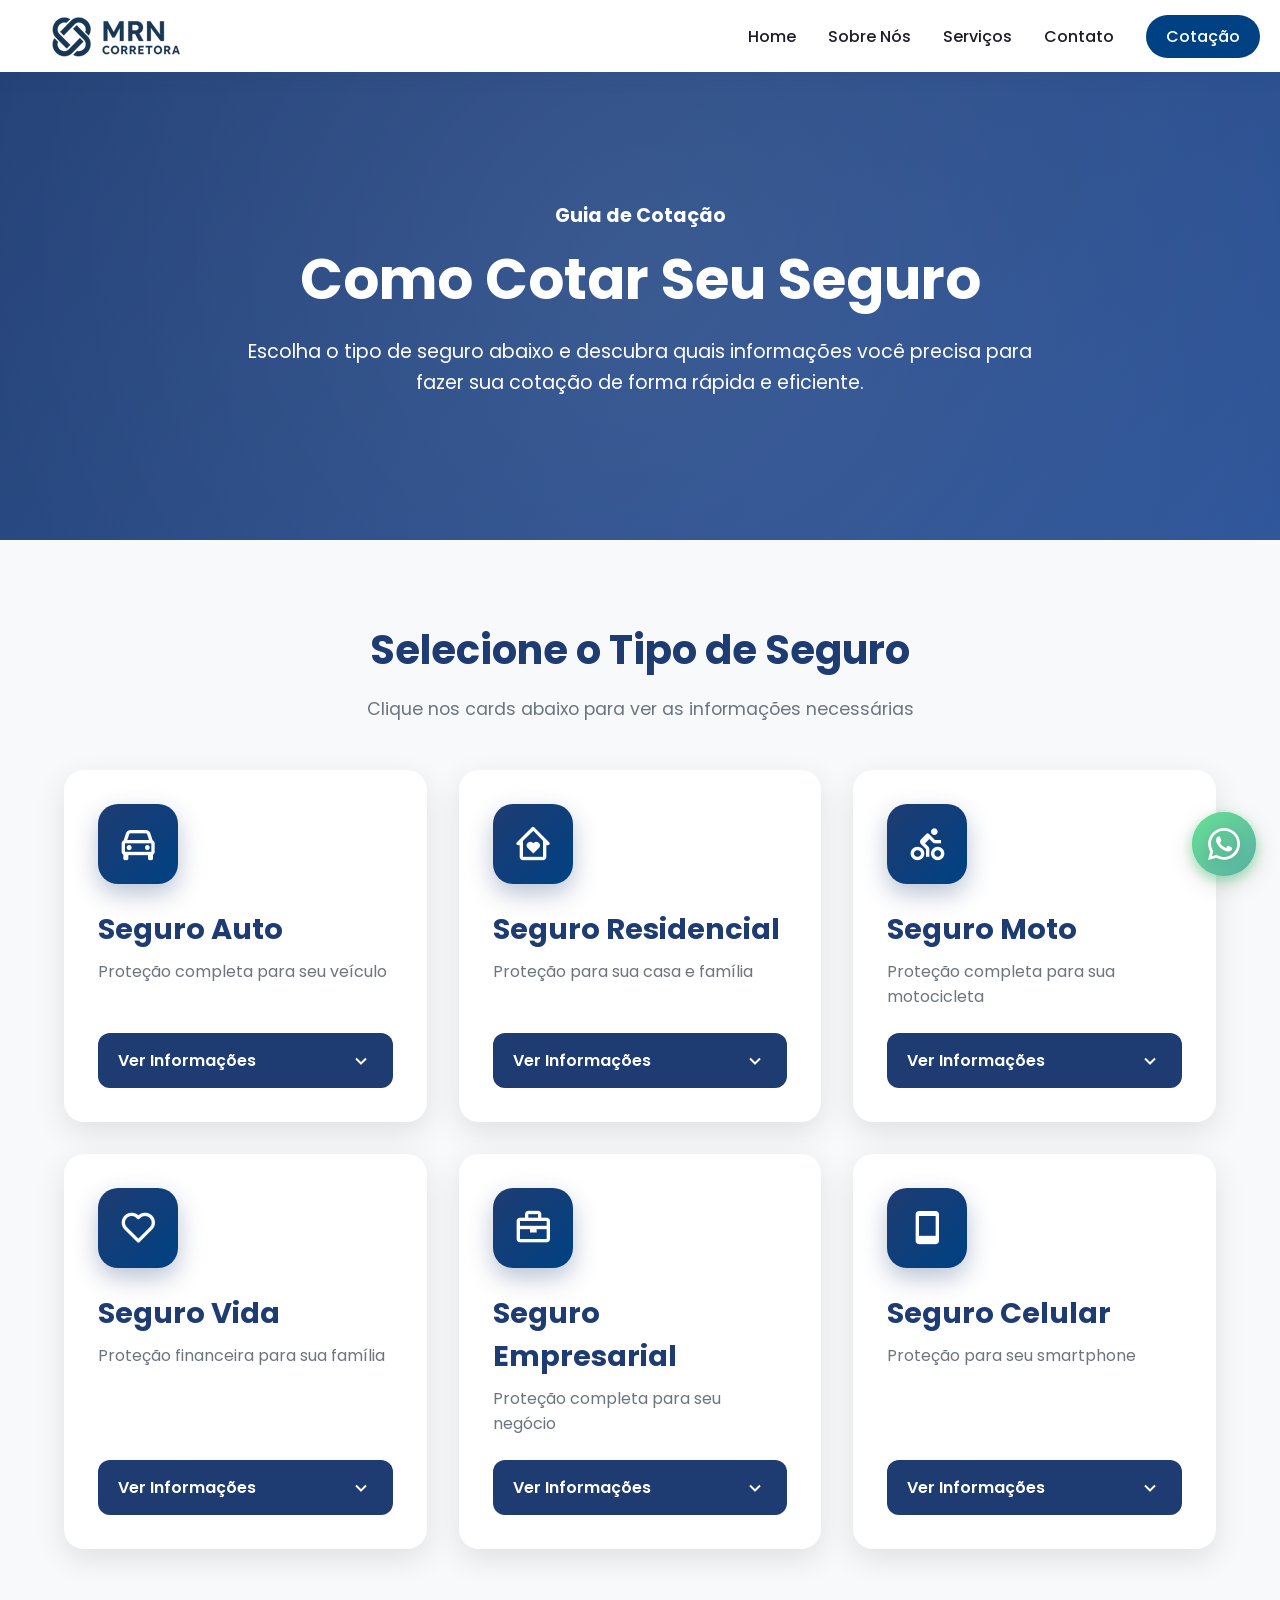
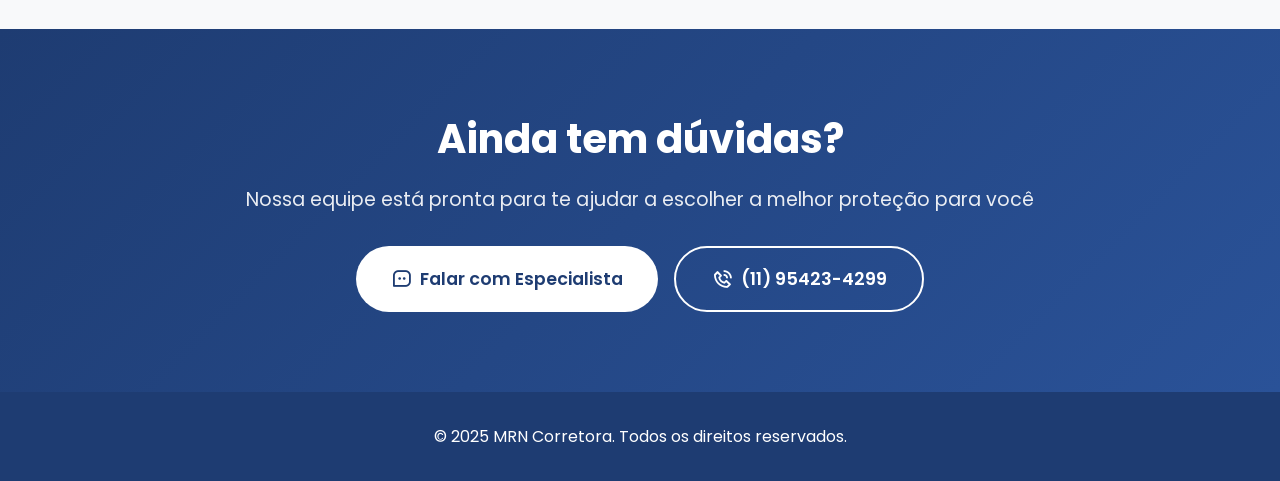
==== LandingPage-Responsiva/cotacao.html @ b3e92fe5 "feat: pagina cotacao" ====
<!DOCTYPE html>
<html lang="pt-br">
<head>
    <meta charset="UTF-8">
    <meta http-equiv="X-UA-Compatible" content="IE=edge">
    <meta name="viewport" content="width=device-width, initial-scale=1.0">
    <link href='https://unpkg.com/boxicons@2.1.2/css/boxicons.min.css' rel='stylesheet'>
    <link rel="stylesheet" type="text/css" href="https://cdnjs.cloudflare.com/ajax/libs/font-awesome/5.15.4/css/all.min.css">
    <link rel="stylesheet" href="style.css">
    <link rel="stylesheet" href="cotacao-style.css">
    <link rel="icon" href="assets/favicon-mrn-transparent.ico" type="image/x-icon">
    <title>Como Cotar Seguros - MRN Corretora</title>
</head>
<body>
    <header>
        <nav class="navigation">
            <a href="index.html" class="logo">
                <i class='bx bx-shield-check'></i>
                <img src="assets/mrnlogocorretora.png">
            </a>
            <ul class="nav-menu">
                <li class="nav-item"><a href="index.html#home">Home</a></li>
                <li class="nav-item"><a href="index.html#aboutUsAnchor">Sobre Nós</a></li>
                <li class="nav-item"><a href="index.html#servicos">Serviços</a></li>
                <li class="nav-item"><a href="index.html#formAnchor">Contato</a></li>
                <li class="nav-item"><a href="cotacao.html" style="background: var(--accent); color: white; padding: 10px 20px; border-radius: 25px;">Cotação</a></li>
            </ul>
            <div class="menu">
                <span class="bar"></span>
                <span class="bar"></span>
                <span class="bar"></span>
            </div>
        </nav>
    </header>

    <main>
        <!-- Hero Section -->
        <section class="cotacao-hero">
            <div class="cotacao-hero-content">
                <h4 class="text-h4">Guia de Cotação</h4>
                <h1>Como Cotar Seu Seguro</h1>
                <p>Escolha o tipo de seguro abaixo e descubra quais informações você precisa para fazer sua cotação de forma rápida e eficiente.</p>
            </div>
        </section>

        <!-- Widgets de Cotação -->
        <section class="cotacao-widgets">
            <div class="container-widgets">
                <h2>Selecione o Tipo de Seguro</h2>
                <p class="subtitle">Clique nos cards abaixo para ver as informações necessárias</p>

                <div class="widgets-grid">
                    <!-- Seguro Auto -->
                    <div class="widget-card" data-type="auto">
                        <div class="widget-icon">
                            <i class='bx bx-car'></i>
                        </div>
                        <h3>Seguro Auto</h3>
                        <p>Proteção completa para seu veículo</p>
                        <button class="widget-btn" onclick="toggleWidget('auto')">
                            <span class="btn-text">Ver Informações</span>
                            <i class='bx bx-chevron-down'></i>
                        </button>

                        <div class="widget-content" id="widget-auto">
                            <div class="content-header">
                                <i class='bx bx-info-circle'></i>
                                <h4>Documentos e Informações Necessárias</h4>
                            </div>

                            <div class="info-section">
                                <h5><i class='bx bx-file-blank'></i> Documentos do Veículo</h5>
                                <ul>
                                    <li>CRLV (Certificado de Registro e Licenciamento do Veículo) atualizado</li>
                                    <li>Número do chassi do veículo</li>
                                    <li>Placa do veículo</li>
                                    <li>Renavam</li>
                                </ul>
                            </div>

                            <div class="info-section">
                                <h5><i class='bx bx-user'></i> Dados do Proprietário</h5>
                                <ul>
                                    <li>CPF ou CNPJ</li>
                                    <li>CNH (Carteira Nacional de Habilitação) válida</li>
                                    <li>Comprovante de residência atualizado</li>
                                    <li>Data de nascimento</li>
                                    <li>Estado civil</li>
                                </ul>
                            </div>

                            <div class="info-section">
                                <h5><i class='bx bx-car'></i> Informações do Veículo</h5>
                                <ul>
                                    <li>Marca e modelo completo</li>
                                    <li>Ano de fabricação e modelo</li>
                                    <li>Quilometragem atual</li>
                                    <li>Tipo de combustível</li>
                                    <li>CEP onde o veículo fica estacionado (pernoite)</li>
                                    <li>Se possui garagem fechada</li>
                                    <li>Uso do veículo (particular, trabalho, etc.)</li>
                                </ul>
                            </div>

                            <div class="info-section highlight">
                                <h5><i class='bx bx-shield-check'></i> Informações Adicionais</h5>
                                <ul>
                                    <li>Possui rastreador ou alarme?</li>
                                    <li>Existem outros condutores? (Nome, CPF, CNH e data de nascimento)</li>
                                    <li>Já teve sinistros anteriores?</li>
                                    <li>Possui seguro anterior? (enviar apólice)</li>
                                </ul>
                            </div>

                            <div class="widget-actions">
                                <a href="index.html#formAnchor" class="btn-primary">
                                    <i class='bx bx-message-square-dots'></i>
                                    Solicitar Cotação
                                </a>
                                <a href="https://wa.me/5511954234299?text=Olá!%20Gostaria%20de%20cotar%20um%20Seguro%20Auto" target="_blank" class="btn-whatsapp">
                                    <i class='bx bxl-whatsapp'></i>
                                    Cotar pelo WhatsApp
                                </a>
                            </div>
                        </div>
                    </div>

                    <!-- Seguro Residencial -->
                    <div class="widget-card" data-type="residencial">
                        <div class="widget-icon">
                            <i class='bx bx-home-heart'></i>
                        </div>
                        <h3>Seguro Residencial</h3>
                        <p>Proteção para sua casa e família</p>
                        <button class="widget-btn" onclick="toggleWidget('residencial')">
                            <span class="btn-text">Ver Informações</span>
                            <i class='bx bx-chevron-down'></i>
                        </button>

                        <div class="widget-content" id="widget-residencial">
                            <div class="content-header">
                                <i class='bx bx-info-circle'></i>
                                <h4>Documentos e Informações Necessárias</h4>
                            </div>

                            <div class="info-section">
                                <h5><i class='bx bx-user'></i> Dados do Proprietário</h5>
                                <ul>
                                    <li>CPF ou CNPJ</li>
                                    <li>RG ou CNH</li>
                                    <li>Comprovante de residência atualizado</li>
                                    <li>Data de nascimento</li>
                                    <li>Profissão</li>
                                </ul>
                            </div>

                            <div class="info-section">
                                <h5><i class='bx bx-home'></i> Informações do Imóvel</h5>
                                <ul>
                                    <li>Endereço completo com CEP</li>
                                    <li>Tipo de imóvel (casa, apartamento, cobertura)</li>
                                    <li>Área construída em m²</li>
                                    <li>Número de cômodos</li>
                                    <li>Ano de construção do imóvel</li>
                                    <li>Padrão de acabamento (simples, médio, alto)</li>
                                    <li>Tipo de ocupação (próprio, alugado)</li>
                                    <li>Se o imóvel fica em condomínio fechado</li>
                                </ul>
                            </div>

                            <div class="info-section">
                                <h5><i class='bx bx-shield'></i> Segurança do Imóvel</h5>
                                <ul>
                                    <li>Possui portaria 24h?</li>
                                    <li>Tem sistema de alarme?</li>
                                    <li>Tem câmeras de segurança?</li>
                                    <li>Possui grades ou cercas elétricas?</li>
                                    <li>Tem portão eletrônico?</li>
                                </ul>
                            </div>

                            <div class="info-section highlight">
                                <h5><i class='bx bx-dollar-circle'></i> Coberturas Desejadas</h5>
                                <ul>
                                    <li>Valor estimado dos bens a serem segurados</li>
                                    <li>Cobertura contra incêndio</li>
                                    <li>Cobertura contra roubo</li>
                                    <li>Danos elétricos</li>
                                    <li>Responsabilidade civil</li>
                                    <li>Vendaval, granizo e outros fenômenos naturais</li>
                                    <li>Assistência 24h (encanador, eletricista, chaveiro)</li>
                                </ul>
                            </div>

                            <div class="widget-actions">
                                <a href="index.html#formAnchor" class="btn-primary">
                                    <i class='bx bx-message-square-dots'></i>
                                    Solicitar Cotação
                                </a>
                                <a href="https://wa.me/5511954234299?text=Olá!%20Gostaria%20de%20cotar%20um%20Seguro%20Residencial" target="_blank" class="btn-whatsapp">
                                    <i class='bx bxl-whatsapp'></i>
                                    Cotar pelo WhatsApp
                                </a>
                            </div>
                        </div>
                    </div>

                    <!-- Seguro Moto -->
                    <div class="widget-card" data-type="moto">
                        <div class="widget-icon">
                            <i class='bx bx-cycling'></i>
                        </div>
                        <h3>Seguro Moto</h3>
                        <p>Proteção completa para sua motocicleta</p>
                        <button class="widget-btn" onclick="toggleWidget('moto')">
                            <span class="btn-text">Ver Informações</span>
                            <i class='bx bx-chevron-down'></i>
                        </button>

                        <div class="widget-content" id="widget-moto">
                            <div class="content-header">
                                <i class='bx bx-info-circle'></i>
                                <h4>Documentos e Informações Necessárias</h4>
                            </div>

                            <div class="info-section">
                                <h5><i class='bx bx-file-blank'></i> Documentos da Moto</h5>
                                <ul>
                                    <li>CRLV (Certificado de Registro e Licenciamento) atualizado</li>
                                    <li>Número do chassi da moto</li>
                                    <li>Placa da motocicleta</li>
                                    <li>Renavam</li>
                                </ul>
                            </div>

                            <div class="info-section">
                                <h5><i class='bx bx-user'></i> Dados do Proprietário</h5>
                                <ul>
                                    <li>CPF ou CNPJ</li>
                                    <li>CNH (Carteira Nacional de Habilitação) válida categoria A</li>
                                    <li>Comprovante de residência atualizado</li>
                                    <li>Data de nascimento</li>
                                    <li>Estado civil</li>
                                    <li>Profissão</li>
                                </ul>
                            </div>

                            <div class="info-section">
                                <h5><i class='bx bx-cycling'></i> Informações da Motocicleta</h5>
                                <ul>
                                    <li>Marca e modelo completo</li>
                                    <li>Ano de fabricação e modelo</li>
                                    <li>Cilindradas (125cc, 160cc, etc.)</li>
                                    <li>Quilometragem atual</li>
                                    <li>Tipo de combustível</li>
                                    <li>CEP onde a moto fica estacionada (pernoite)</li>
                                    <li>Se possui garagem fechada</li>
                                    <li>Uso da moto (lazer, trabalho, delivery)</li>
                                </ul>
                            </div>

                            <div class="info-section highlight">
                                <h5><i class='bx bx-shield-check'></i> Informações Adicionais</h5>
                                <ul>
                                    <li>Possui rastreador ou alarme?</li>
                                    <li>Existem outros condutores? (Nome, CPF, CNH e data de nascimento)</li>
                                    <li>Já teve sinistros anteriores?</li>
                                    <li>Possui seguro anterior? (enviar apólice)</li>
                                    <li>A moto possui modificações ou acessórios especiais?</li>
                                    <li>Utiliza a moto para trabalhar? (motoboy, entregador)</li>
                                </ul>
                            </div>

                            <div class="widget-actions">
                                <a href="index.html#formAnchor" class="btn-primary">
                                    <i class='bx bx-message-square-dots'></i>
                                    Solicitar Cotação
                                </a>
                                <a href="https://wa.me/5511954234299?text=Olá!%20Gostaria%20de%20cotar%20um%20Seguro%20Moto" target="_blank" class="btn-whatsapp">
                                    <i class='bx bxl-whatsapp'></i>
                                    Cotar pelo WhatsApp
                                </a>
                            </div>
                        </div>
                    </div>

                    <!-- Seguro Vida -->
                    <div class="widget-card" data-type="vida">
                        <div class="widget-icon">
                            <i class='bx bx-heart'></i>
                        </div>
                        <h3>Seguro Vida</h3>
                        <p>Proteção financeira para sua família</p>
                        <button class="widget-btn" onclick="toggleWidget('vida')">
                            <span class="btn-text">Ver Informações</span>
                            <i class='bx bx-chevron-down'></i>
                        </button>

                        <div class="widget-content" id="widget-vida">
                            <div class="content-header">
                                <i class='bx bx-info-circle'></i>
                                <h4>Documentos e Informações Necessárias</h4>
                            </div>

                            <div class="info-section">
                                <h5><i class='bx bx-user'></i> Dados Pessoais</h5>
                                <ul>
                                    <li>CPF</li>
                                    <li>RG ou CNH</li>
                                    <li>Comprovante de residência atualizado</li>
                                    <li>Data de nascimento</li>
                                    <li>Estado civil</li>
                                    <li>Nome completo da mãe</li>
                                    <li>E-mail e telefone de contato</li>
                                </ul>
                            </div>

                            <div class="info-section">
                                <h5><i class='bx bx-briefcase'></i> Informações Profissionais</h5>
                                <ul>
                                    <li>Profissão detalhada</li>
                                    <li>Renda mensal</li>
                                    <li>Empresa onde trabalha</li>
                                    <li>Tipo de atividade profissional</li>
                                    <li>Se trabalha em altura ou com riscos</li>
                                    <li>Se viaja frequentemente</li>
                                </ul>
                            </div>

                            <div class="info-section">
                                <h5><i class='bx bx-heart-circle'></i> Informações de Saúde</h5>
                                <ul>
                                    <li>Peso e altura</li>
                                    <li>Se é fumante ou ex-fumante</li>
                                    <li>Doenças preexistentes (diabetes, hipertensão, etc.)</li>
                                    <li>Cirurgias realizadas nos últimos 5 anos</li>
                                    <li>Medicamentos de uso contínuo</li>
                                    <li>Histórico familiar de doenças graves</li>
                                    <li>Se pratica esportes radicais</li>
                                </ul>
                            </div>

                            <div class="info-section">
                                <h5><i class='bx bx-group'></i> Beneficiários</h5>
                                <ul>
                                    <li>Nome completo dos beneficiários</li>
                                    <li>CPF de cada beneficiário</li>
                                    <li>Data de nascimento</li>
                                    <li>Grau de parentesco</li>
                                    <li>Percentual da indenização para cada um</li>
                                    <li>Telefone e e-mail dos beneficiários</li>
                                </ul>
                            </div>

                            <div class="info-section highlight">
                                <h5><i class='bx bx-shield-check'></i> Coberturas Disponíveis</h5>
                                <ul>
                                    <li>Morte natural ou acidental</li>
                                    <li>Invalidez permanente total ou parcial por acidente (IPA)</li>
                                    <li>Doenças graves (câncer, AVC, infarto)</li>
                                    <li>Diária de internação hospitalar (DIH)</li>
                                    <li>Assistência funeral</li>
                                    <li>Renda por incapacidade temporária</li>
                                    <li>Antecipação por doença terminal</li>
                                    <li>Sorteios mensais (algumas seguradoras)</li>
                                </ul>
                            </div>

                            <div class="info-section highlight">
                                <h5><i class='bx bx-dollar-circle'></i> Informações sobre o Capital Segurado</h5>
                                <ul>
                                    <li>Qual o valor de indenização desejado?</li>
                                    <li>Considere suas despesas mensais e dívidas</li>
                                    <li>Pense no padrão de vida da sua família</li>
                                    <li>Calcule quanto tempo sua família precisaria do apoio financeiro</li>
                                    <li>Inclua custos futuros (educação dos filhos, etc.)</li>
                                </ul>
                            </div>

                            <div class="info-box warning">
                                <i class='bx bx-error-circle'></i>
                                <div>
                                    <strong>Importante:</strong>
                                    <p>Para capitais acima de R$ 500.000, pode ser necessário realizar exames médicos. Declarações de saúde devem ser prestadas com veracidade para garantir o pagamento da indenização em caso de sinistro.</p>
                                </div>
                            </div>

                            <div class="widget-actions">
                                <a href="index.html#formAnchor" class="btn-primary">
                                    <i class='bx bx-message-square-dots'></i>
                                    Solicitar Cotação
                                </a>
                                <a href="https://wa.me/5511954234299?text=Olá!%20Gostaria%20de%20cotar%20um%20Seguro%20de%20Vida" target="_blank" class="btn-whatsapp">
                                    <i class='bx bxl-whatsapp'></i>
                                    Cotar pelo WhatsApp
                                </a>
                            </div>
                        </div>
                    </div>

                    <!-- Seguro Empresarial -->
                    <div class="widget-card" data-type="empresarial">
                        <div class="widget-icon">
                            <i class='bx bx-briefcase'></i>
                        </div>
                        <h3>Seguro Empresarial</h3>
                        <p>Proteção completa para seu negócio</p>
                        <button class="widget-btn" onclick="toggleWidget('empresarial')">
                            <span class="btn-text">Ver Informações</span>
                            <i class='bx bx-chevron-down'></i>
                        </button>

                        <div class="widget-content" id="widget-empresarial">
                            <div class="content-header">
                                <i class='bx bx-info-circle'></i>
                                <h4>Documentos e Informações Necessárias</h4>
                            </div>

                            <div class="info-section">
                                <h5><i class='bx bx-building'></i> Dados da Empresa</h5>
                                <ul>
                                    <li>CNPJ da empresa</li>
                                    <li>Razão social e nome fantasia</li>
                                    <li>Endereço completo do estabelecimento</li>
                                    <li>CEP e localização exata</li>
                                    <li>Contrato social ou última alteração contratual</li>
                                    <li>Inscrição estadual e municipal</li>
                                    <li>Cartão CNPJ atualizado</li>
                                    <li>Data de fundação da empresa</li>
                                </ul>
                            </div>

                            <div class="info-section">
                                <h5><i class='bx bx-store'></i> Informações do Estabelecimento</h5>
                                <ul>
                                    <li>Ramo de atividade (CNAE)</li>
                                    <li>Tipo de imóvel (próprio, alugado)</li>
                                    <li>Área total em m² (construída e terreno)</li>
                                    <li>Número de pavimentos</li>
                                    <li>Tipo de construção (alvenaria, mista, madeira)</li>
                                    <li>Ano de construção do prédio</li>
                                    <li>Ocupação do imóvel (uso exclusivo ou compartilhado)</li>
                                    <li>Se fica em shopping, galeria ou centro comercial</li>
                                    <li>Horário de funcionamento</li>
                                    <li>Número de funcionários</li>
                                </ul>
                            </div>

                            <div class="info-section">
                                <h5><i class='bx bx-shield'></i> Segurança do Estabelecimento</h5>
                                <ul>
                                    <li>Possui alarme monitorado?</li>
                                    <li>Tem sistema de câmeras (CFTV)?</li>
                                    <li>Possui vigilância ou segurança 24h?</li>
                                    <li>Tipo de portas e janelas (grades, portas de aço)</li>
                                    <li>Sistema anti-incêndio (extintores, sprinklers, hidrantes)</li>
                                    <li>Saídas de emergência</li>
                                    <li>Cofre para valores? (especificar tipo e capacidade)</li>
                                    <li>Vizinhança (se há empresas de risco próximas)</li>
                                </ul>
                            </div>

                            <div class="info-section">
                                <h5><i class='bx bx-package'></i> Patrimônio a Ser Segurado</h5>
                                <ul>
                                    <li>Valor estimado do imóvel (se próprio)</li>
                                    <li>Valor de mercadorias em estoque</li>
                                    <li>Valor de equipamentos e máquinas</li>
                                    <li>Valor de móveis e utensílios</li>
                                    <li>Equipamentos eletrônicos (computadores, servidores)</li>
                                    <li>Instalações (ar condicionado, elétrica, hidráulica)</li>
                                    <li>Benfeitorias em imóvel de terceiros</li>
                                    <li>Inventário detalhado dos principais bens</li>
                                </ul>
                            </div>

                            <div class="info-section">
                                <h5><i class='bx bx-user-check'></i> Informações do Responsável</h5>
                                <ul>
                                    <li>Nome completo do sócio/proprietário</li>
                                    <li>CPF e RG</li>
                                    <li>Data de nascimento</li>
                                    <li>Endereço residencial</li>
                                    <li>Telefone e e-mail de contato</li>
                                    <li>Percentual de participação na empresa</li>
                                </ul>
                            </div>

                            <div class="info-section highlight">
                                <h5><i class='bx bx-shield-check'></i> Coberturas Disponíveis</h5>
                                <ul>
                                    <li>Incêndio, raio e explosão</li>
                                    <li>Roubo e furto qualificado de bens</li>
                                    <li>Quebra de vidros, anúncios e letreiros</li>
                                    <li>Danos elétricos</li>
                                    <li>Vendaval, granizo e fumaça</li>
                                    <li>Responsabilidade civil (danos a terceiros)</li>
                                    <li>Perda ou pagamento de aluguel</li>
                                    <li>Tumultos, greves e lockout</li>
                                    <li>Impacto de veículos</li>
                                    <li>Lucros cessantes (interrupção do negócio)</li>
                                    <li>Equipamentos eletrônicos</li>
                                    <li>Roubo de valores em trânsito</li>
                                </ul>
                            </div>

                            <div class="info-section highlight">
                                <h5><i class='bx bx-plus-medical'></i> Coberturas Adicionais</h5>
                                <ul>
                                    <li>Responsabilidade civil profissional</li>
                                    <li>Responsabilidade civil de produtos</li>
                                    <li>Responsabilidade civil empregador</li>
                                    <li>Responsabilidade civil ambiental</li>
                                    <li>Quebra de máquinas</li>
                                    <li>Riscos de engenharia (para obras)</li>
                                    <li>Transporte de mercadorias</li>
                                    <li>Fidelidade de empregados</li>
                                    <li>Assistência 24h (vidraceiro, chaveiro, eletricista)</li>
                                </ul>
                            </div>

                            <div class="info-section">
                                <h5><i class='bx bx-file-blank'></i> Documentos Complementares</h5>
                                <ul>
                                    <li>Fotos externas e internas do estabelecimento</li>
                                    <li>Laudo do corpo de bombeiros (AVCB)</li>
                                    <li>Última apólice de seguro (se houver)</li>
                                    <li>Histórico de sinistros dos últimos 3 anos</li>
                                    <li>Faturamento médio mensal/anual</li>
                                    <li>Folha de pagamento (para RC empregador)</li>
                                    <li>Certidões negativas (federal, estadual, municipal)</li>
                                </ul>
                            </div>

                            <div class="info-box warning">
                                <i class='bx bx-error-circle'></i>
                                <div>
                                    <strong>Importante:</strong>
                                    <p>Para empresas de alto risco (postos de gasolina, fábricas químicas, etc.) ou patrimônios elevados, pode ser necessária vistoria prévia e documentação adicional. Algumas atividades podem ter restrições ou necessitar de seguradoras especializadas.</p>
                                </div>
                            </div>

                            <div class="widget-actions">
                                <a href="index.html#formAnchor" class="btn-primary">
                                    <i class='bx bx-message-square-dots'></i>
                                    Solicitar Cotação
                                </a>
                                <a href="https://wa.me/5511954234299?text=Olá!%20Gostaria%20de%20cotar%20um%20Seguro%20Empresarial" target="_blank" class="btn-whatsapp">
                                    <i class='bx bxl-whatsapp'></i>
                                    Cotar pelo WhatsApp
                                </a>
                            </div>
                        </div>
                    </div>

                    <!-- Seguro Celular -->
                    <div class="widget-card" data-type="celular">
                        <div class="widget-icon">
                            <i class='bx bx-mobile'></i>
                        </div>
                        <h3>Seguro Celular</h3>
                        <p>Proteção para seu smartphone</p>
                        <button class="widget-btn" onclick="toggleWidget('celular')">
                            <span class="btn-text">Ver Informações</span>
                            <i class='bx bx-chevron-down'></i>
                        </button>

                        <div class="widget-content" id="widget-celular">
                            <div class="content-header">
                                <i class='bx bx-info-circle'></i>
                                <h4>Documentos e Informações Necessárias</h4>
                            </div>

                            <div class="info-section">
                                <h5><i class='bx bx-user'></i> Dados do Proprietário</h5>
                                <ul>
                                    <li>CPF</li>
                                    <li>RG ou CNH</li>
                                    <li>Comprovante de residência atualizado</li>
                                    <li>Data de nascimento</li>
                                    <li>E-mail</li>
                                    <li>Telefone de contato</li>
                                </ul>
                            </div>

                            <div class="info-section">
                                <h5><i class='bx bx-mobile-alt'></i> Informações do Aparelho</h5>
                                <ul>
                                    <li>Marca do celular (Apple, Samsung, Motorola, etc.)</li>
                                    <li>Modelo exato do aparelho (ex: iPhone 14 Pro, Galaxy S23)</li>
                                    <li>Número do IMEI (disque *#06# no celular)</li>
                                    <li>Capacidade de armazenamento (64GB, 128GB, 256GB, etc.)</li>
                                    <li>Cor do aparelho</li>
                                    <li>Data da compra</li>
                                    <li>Valor de mercado atual do aparelho</li>
                                </ul>
                            </div>

                            <div class="info-section">
                                <h5><i class='bx bx-receipt'></i> Comprovação de Compra</h5>
                                <ul>
                                    <li>Nota fiscal de compra do aparelho</li>
                                    <li>Comprovante de pagamento</li>
                                    <li>Se foi comprado parcelado, enviar comprovante do cartão</li>
                                    <li>Fotos do aparelho (frente, verso e laterais)</li>
                                </ul>
                            </div>

                            <div class="info-section highlight">
                                <h5><i class='bx bx-shield-check'></i> Coberturas Disponíveis</h5>
                                <ul>
                                    <li>Roubo e furto qualificado</li>
                                    <li>Danos acidentais (quebra de tela, queda, água)</li>
                                    <li>Oxidação e queima</li>
                                    <li>Defeitos elétricos ou mecânicos</li>
                                    <li>Assistência 24h</li>
                                    <li>Aparelho reserva em caso de sinistro</li>
                                </ul>
                            </div>

                            <div class="info-box warning">
                                <i class='bx bx-error-circle'></i>
                                <div>
                                    <strong>Atenção:</strong>
                                    <p>O aparelho deve estar em perfeito estado de funcionamento no momento da contratação. Aparelhos com tela trincada ou defeitos não podem ser segurados.</p>
                                </div>
                            </div>

                            <div class="widget-actions">
                                <a href="index.html#formAnchor" class="btn-primary">
                                    <i class='bx bx-message-square-dots'></i>
                                    Solicitar Cotação
                                </a>
                                <a href="https://wa.me/5511954234299?text=Olá!%20Gostaria%20de%20cotar%20um%20Seguro%20Celular" target="_blank" class="btn-whatsapp">
                                    <i class='bx bxl-whatsapp'></i>
                                    Cotar pelo WhatsApp
                                </a>
                            </div>
                        </div>
                    </div>
                </div>
            </div>
        </section>

        <!-- CTA Section -->
        <section class="cta-section">
            <div class="cta-content">
                <h2>Ainda tem dúvidas?</h2>
                <p>Nossa equipe está pronta para te ajudar a escolher a melhor proteção para você</p>
                <div class="cta-buttons">
                    <a href="index.html#formAnchor" class="cta-btn primary">
                        <i class='bx bx-message-square-dots'></i>
                        Falar com Especialista
                    </a>
                    <a href="tel:+5511954234299" class="cta-btn secondary">
                        <i class='bx bx-phone-call'></i>
                        (11) 95423-4299
                    </a>
                </div>
            </div>
        </section>
    </main>

    <footer class="rodape">
        <p>&copy; 2025 MRN Corretora. Todos os direitos reservados.</p>
    </footer>

    <!-- WhatsApp Widget -->
    <div class="wa-widget" id="waWidget">
        <button class="wa-fab" id="waFab" aria-label="Abrir WhatsApp">
            <svg viewBox="0 0 24 24" fill="none" xmlns="http://www.w3.org/2000/svg">
                <path d="M17.472 14.382c-.297-.149-1.758-.867-2.03-.967-.273-.099-.471-.148-.67.15-.197.297-.767.966-.94 1.164-.173.199-.347.223-.644.075-.297-.15-1.255-.463-2.39-1.475-.883-.788-1.48-1.761-1.653-2.059-.173-.297-.018-.458.13-.606.134-.133.298-.347.446-.52.149-.174.198-.298.298-.497.099-.198.05-.371-.025-.52-.075-.149-.669-1.612-.916-2.207-.242-.579-.487-.5-.669-.51-.173-.008-.371-.01-.57-.01-.198 0-.52.074-.792.372-.272.297-1.04 1.016-1.04 2.479 0 1.462 1.065 2.875 1.213 3.074.149.198 2.096 3.2 5.077 4.487.709.306 1.262.489 1.694.625.712.227 1.36.195 1.871.118.571-.085 1.758-.719 2.006-1.413.248-.694.248-1.289.173-1.413-.074-.124-.272-.198-.57-.347z" fill="currentColor"/>
                <path d="M20.52 3.449C18.24 1.245 15.24 0 12.045 0 5.463 0 .104 5.334.101 11.893c0 2.096.549 4.14 1.595 5.945L0 24l6.335-1.652a12.062 12.062 0 005.713 1.447h.005c6.585 0 11.946-5.336 11.949-11.896 0-3.176-1.24-6.165-3.495-8.411l.013-.029zm-8.475 18.299c-1.776 0-3.517-.479-5.032-1.378l-.36-.214-3.738.977 1.001-3.645-.235-.374a9.869 9.869 0 01-1.518-5.259c.002-5.45 4.436-9.884 9.888-9.884 2.64 0 5.122 1.03 6.988 2.898a9.825 9.825 0 012.892 6.993c-.002 5.451-4.436 9.886-9.886 9.886z" fill="currentColor"/>
            </svg>
        </button>

        <div class="wa-panel" id="waPanel" aria-hidden="true">
            <div class="wa-header">
                <div class="wa-title">
                    <div class="wa-avatar">
                        <svg viewBox="0 0 24 24" fill="none" xmlns="http://www.w3.org/2000/svg">
                            <path d="M17.472 14.382c-.297-.149-1.758-.867-2.03-.967-.273-.099-.471-.148-.67.15-.197.297-.767.966-.94 1.164-.173.199-.347.223-.644.075-.297-.15-1.255-.463-2.39-1.475-.883-.788-1.48-1.761-1.653-2.059-.173-.297-.018-.458.13-.606.134-.133.298-.347.446-.52.149-.174.198-.298.298-.497.099-.198.05-.371-.025-.52-.075-.149-.669-1.612-.916-2.207-.242-.579-.487-.5-.669-.51-.173-.008-.371-.01-.57-.01-.198 0-.52.074-.792.372-.272.297-1.04 1.016-1.04 2.479 0 1.462 1.065 2.875 1.213 3.074.149.198 2.096 3.2 5.077 4.487.709.306 1.262.489 1.694.625.712.227 1.36.195 1.871.118.571-.085 1.758-.719 2.006-1.413.248-.694.248-1.289.173-1.413-.074-.124-.272-.198-.57-.347z" fill="currentColor"/>
                            <path d="M20.52 3.449C18.24 1.245 15.24 0 12.045 0 5.463 0 .104 5.334.101 11.893c0 2.096.549 4.14 1.595 5.945L0 24l6.335-1.652a12.062 12.062 0 005.713 1.447h.005c6.585 0 11.946-5.336 11.949-11.896 0-3.176-1.24-6.165-3.495-8.411l.013-.029zm-8.475 18.299c-1.776 0-3.517-.479-5.032-1.378l-.36-.214-3.738.977 1.001-3.645-.235-.374a9.869 9.869 0 01-1.518-5.259c.002-5.45 4.436-9.884 9.888-9.884 2.64 0 5.122 1.03 6.988 2.898a9.825 9.825 0 012.892 6.993c-.002 5.451-4.436 9.886-9.886 9.886z" fill="currentColor"/>
                        </svg>
                    </div>
                    <div class="wa-info">
                        <div class="wa-name">MRN Corretora</div>
                        <div class="wa-sub">
                            <div class="wa-badge"></div>
                            <span>Online agora</span>
                        </div>
                    </div>
                </div>
                <button class="wa-close" id="waClose" aria-label="Fechar">×</button>
            </div>

            <div class="wa-body">
                <div class="wa-bubble">
                    Olá! 👋<br>
                    Como podemos te ajudar hoje?
                    <div class="wa-bubble-time">agora</div>
                </div>
            </div>

            <div class="wa-footer">
                <a class="wa-cta" id="waCta" href="#" target="_blank" rel="noopener">
                    <svg viewBox="0 0 24 24" fill="none" xmlns="http://www.w3.org/2000/svg">
                        <path d="M17.472 14.382c-.297-.149-1.758-.867-2.03-.967-.273-.099-.471-.148-.67.15-.197.297-.767.966-.94 1.164-.173.199-.347.223-.644.075-.297-.15-1.255-.463-2.39-1.475-.883-.788-1.48-1.761-1.653-2.059-.173-.297-.018-.458.13-.606.134-.133.298-.347.446-.52.149-.174.198-.298.298-.497.099-.198.05-.371-.025-.52-.075-.149-.669-1.612-.916-2.207-.242-.579-.487-.5-.669-.51-.173-.008-.371-.01-.57-.01-.198 0-.52.074-.792.372-.272.297-1.04 1.016-1.04 2.479 0 1.462 1.065 2.875 1.213 3.074.149.198 2.096 3.2 5.077 4.487.709.306 1.262.489 1.694.625.712.227 1.36.195 1.871.118.571-.085 1.758-.719 2.006-1.413.248-.694.248-1.289.173-1.413-.074-.124-.272-.198-.57-.347z" fill="currentColor"/>
                        <path d="M20.52 3.449C18.24 1.245 15.24 0 12.045 0 5.463 0 .104 5.334.101 11.893c0 2.096.549 4.14 1.595 5.945L0 24l6.335-1.652a12.062 12.062 0 005.713 1.447h.005c6.585 0 11.946-5.336 11.949-11.896 0-3.176-1.24-6.165-3.495-8.411l.013-.029zm-8.475 18.299c-1.776 0-3.517-.479-5.032-1.378l-.36-.214-3.738.977 1.001-3.645-.235-.374a9.869 9.869 0 01-1.518-5.259c.002-5.45 4.436-9.884 9.888-9.884 2.64 0 5.122 1.03 6.988 2.898a9.825 9.825 0 012.892 6.993c-.002 5.451-4.436 9.886-9.886 9.886z" fill="currentColor"/>
                    </svg>
                    Iniciar Conversa
                </a>
            </div>
        </div>
    </div>

    <script src="script.js"></script>
    <script src="cotacao-script.js"></script>
</body>
</html>
---- LandingPage-Responsiva/style.css ----
@import url('https://fonts.googleapis.com/css2?family=Poppins:wght@300;400;500;600;700&display=swap');
@import url('https://fonts.googleapis.com/css2?family=Ubuntu:wght@300;400;500;700&display=swap');

* {
    margin: 0;
    padding: 0;
    box-sizing: border-box;
    font-family: 'Poppins', sans-serif;
    list-style: none;
    text-decoration: none;
}

:root {
    --primary: #1e3c72;
    --secondary: #2a5298;
    --accent: #004183;
    --white: #fff;
    --dark: #1e1c2a;
    --light-gray: #f8f9fa;
    --text-gray: #6c757d;
}

body {
    color: var(--dark);
    background: var(--white);
    overflow-x: hidden;
}

/* Header */
.navigation {
    display: flex;
    align-items: center;
    justify-content: space-between;
    padding: 15px 20px;
    background: var(--white);
    box-shadow: 0 2px 20px rgba(30, 60, 114, 0.1);
    width: 100%;
    position: fixed;
    top: 0;
    z-index: 9999;
    transition: all 0.3s ease;
}

.logo {
    display: flex;
    align-items: center;
    font-size: 1.8rem;
    font-weight: 700;
    color: var(--primary);
}

.logo i {
    margin-right: 10px;
    color: var(--accent);
}

.nav-menu {
    display: flex;
    align-items: center;
    gap: 2rem;
}

.nav-menu li a {
    color: var(--dark);
    font-size: 16px;
    font-weight: 500;
    transition: all 0.3s ease;
    position: relative;
}

.nav-menu li a:hover {
    color: var(--primary);
}

.nav-menu li a::after {
    content: '';
    position: absolute;
    bottom: -5px;
    left: 0;
    width: 0;
    height: 2px;
    background: var(--primary);
    transition: width 0.3s ease;
}

.nav-menu li a:hover::after {
    width: 100%;
}

.menu {
    cursor: pointer;
    display: none;
    flex-direction: column;
}

.menu .bar {
    width: 25px;
    height: 3px;
    background: var(--primary);
    margin: 3px 0;
    transition: 0.3s;
    border-radius: 3px;
}

/* Hero Section */
.home {
    min-height: 100vh;
    display: flex;
    align-items: center;
    justify-content: space-between;
    padding: 100px 5% 0;
    background: linear-gradient(135deg, var(--primary) 0%, var(--secondary) 100%);
    color: var(--white);
    position: relative;
    overflow: hidden;
}

.home::before {
    content: '';
    position: absolute;
    top: -50%;
    right: -50%;
    width: 200%;
    height: 200%;
    background: radial-gradient(circle, rgba(255,255,255,0.1) 0%, transparent 70%);
    animation: rotate 20s linear infinite;
}

@keyframes rotate {
    0% { transform: rotate(0deg); }
    100% { transform: rotate(360deg); }
}

.home-text {
    max-width: 600px;
    z-index: 2;
}

.home-text .text-h4 {
    font-size: 1.2rem;
    margin-bottom: 1rem;
    opacity: 0.9;
    animation: fadeInUp 1s ease 0.2s both;
}

.home-text h1 {
    font-size: 3.5rem;
    margin-bottom: 1.5rem;
    line-height: 1.2;
    animation: fadeInUp 1s ease 0.4s both;
}

.home-text p {
    font-size: 1.1rem;
    margin-bottom: 2rem;
    opacity: 0.9;
    line-height: 1.6;
    animation: fadeInUp 1s ease 0.6s both;
}

.home-btn {
    display: inline-block;
    padding: 15px 35px;
    background: var(--accent);
    color: var(--white);
    border-radius: 50px;
    font-weight: 600;
    transition: all 0.3s ease;
    animation: fadeInUp 1s ease 0.8s both;
    box-shadow: 0 10px 30px rgba(74, 144, 226, 0.3);
}

.home-btn:hover {
    background: var(--white);
    color: var(--primary);
    transform: translateY(-2px);
    box-shadow: 0 15px 40px rgba(74, 144, 226, 0.4);
}

.home-img {
    max-width: 500px;
    z-index: 2;
    animation: fadeInRight 1s ease 0.5s both;
}

.home-img img {
    width: 100%;
    height: auto;
    border-radius: 20px;
    box-shadow: 0 20px 60px rgba(0,0,0,0.3);
}

@keyframes fadeInUp {
    from {
        opacity: 0;
        transform: translateY(50px);
    }
    to {
        opacity: 1;
        transform: translateY(0);
    }
}

@keyframes fadeInRight {
    from {
        opacity: 0;
        transform: translateX(50px);
    }
    to {
        opacity: 1;
        transform: translateX(0);
    }
}

/* Stats Section */
.stats {
    padding: 80px 5%;
    background: var(--light-gray);
    text-align: center;
}

.stats h2 {
    font-size: 2.5rem;
    margin-bottom: 3rem;
    color: var(--primary);
}

.stats-grid {
    display: grid;
    grid-template-columns: repeat(auto-fit, minmax(250px, 1fr));
    gap: 2rem;
    max-width: 1200px;
    margin: 0 auto;
}

.stat-card {
    background: var(--white);
    padding: 2rem;
    border-radius: 15px;
    box-shadow: 0 10px 30px rgba(0,0,0,0.1);
    transition: transform 0.3s ease;
}

.stat-card:hover {
    transform: translateY(-10px);
}

.stat-number {
    font-size: 3rem;
    font-weight: 700;
    color: var(--primary);
    margin-bottom: 0.5rem;
}

.stat-label {
    font-size: 1.1rem;
    color: var(--text-gray);
    font-weight: 500;
}

/* Carrossel de Seguradoras */
.seguradoras-section {
    padding: 80px 5%;
    background: var(--white);
    text-align: center;
}

.seguradoras-section .container {
    max-width: 1200px;
    margin: 0 auto;
}

.seguradoras-section h2 {
    font-size: 2.5rem;
    margin-bottom: 1rem;
    color: var(--primary);
}

.seguradoras-section p {
    font-size: 1.1rem;
    color: var(--text-gray);
    margin-bottom: 3rem;
    max-width: 600px;
    margin-left: auto;
    margin-right: auto;
}

.elementor-image-carousel-wrapper {
    overflow: hidden;
    position: relative;
    padding: 2rem 0;
}

.swiper-slide-inner {
    display: flex;
    align-items: center;
    justify-content: center;
    height: 120px;
    background: var(--white);
    border-radius: 12px;
    box-shadow: 0 5px 20px rgba(0,0,0,0.08);
    margin: 0 10px;
    padding: 20px;
    transition: all 0.3s ease;
    border: 2px solid transparent;
}

.swiper-slide-inner:hover {
    border-color: var(--accent);
    box-shadow: 0 10px 30px rgba(0,0,0,0.15);
    transform: translateY(-5px);
}

.swiper-slide-image {
    max-width: 140px;
    max-height: 80px;
    object-fit: contain;
    filter: grayscale(100%) opacity(0.7);
    transition: all 0.4s ease;
}

.swiper-slide:hover .swiper-slide-image {
    filter: grayscale(0%) opacity(1);
    transform: scale(1.1);
}

.elementor-swiper-button {
    position: absolute;
    top: 50%;
    transform: translateY(-50%);
    width: 50px;
    height: 50px;
    background: var(--primary);
    border: none;
    border-radius: 50%;
    color: white;
    cursor: pointer;
    z-index: 10;
    display: flex;
    align-items: center;
    justify-content: center;
    font-size: 20px;
    box-shadow: 0 5px 15px rgba(30, 60, 114, 0.3);
    transition: all 0.3s ease;
}

.elementor-swiper-button:hover {
    background: var(--accent);
    transform: translateY(-50%) scale(1.1);
    box-shadow: 0 8px 25px rgba(30, 60, 114, 0.4);
}

.elementor-swiper-button-prev {
    left: -25px;
}

.elementor-swiper-button-next {
    right: -25px;
}

.swiper-pagination {
    bottom: 0 !important;
    text-align: center;
    margin-top: 2rem;
}

.swiper-pagination-bullet {
    width: 12px;
    height: 12px;
    background: #ccc;
    opacity: 0.5;
    margin: 0 5px;
    transition: all 0.3s ease;
    border-radius: 50%;
}

.swiper-pagination-bullet-active {
    background: var(--primary);
    opacity: 1;
    transform: scale(1.3);
}

/* Services Section */
.services {
    padding: 80px 5%;
    background: var(--light-gray);
}

.services h2 {
    text-align: center;
    font-size: 2.5rem;
    margin-bottom: 3rem;
    color: var(--primary);
}

.services-grid {
    display: grid;
    grid-template-columns: repeat(auto-fit, minmax(300px, 1fr));
    gap: 2rem;
    max-width: 1200px;
    margin: 0 auto;
}

.service-card {
    background: var(--white);
    padding: 2rem;
    border-radius: 15px;
    box-shadow: 0 10px 30px rgba(0,0,0,0.1);
    text-align: center;
    transition: all 0.3s ease;
    border: 2px solid transparent;
}

.service-card:hover {
    transform: translateY(-5px);
    border-color: var(--accent);
}

.service-icon {
    font-size: 3rem;
    color: var(--accent);
    margin-bottom: 1rem;
}

.service-card h3 {
    font-size: 1.5rem;
    margin-bottom: 1rem;
    color: var(--primary);
}

.service-card p {
    color: var(--text-gray);
    line-height: 1.6;
}

/* FAQ Section */
.faq-section {
    padding: 80px 5%;
    background: var(--white);
}

.container {
    max-width: 800px;
    margin: 0 auto;
}

.faq-section h1 {
    text-align: center;
    font-size: 2.5rem;
    margin-bottom: 3rem;
    color: var(--primary);
}

.perguntas {
    list-style-type: none;
    padding: 0;
}

.perguntas li {
    background: var(--white);
    border-radius: 10px;
    margin-bottom: 1rem;
    box-shadow: 0 5px 15px rgba(0,0,0,0.1);
    overflow: hidden;
    border: 2px solid var(--light-gray);
}

.pergunta-titulo {
    margin: 0;
    padding: 20px;
    cursor: pointer;
    background: var(--white);
    font-size: 18px;
    position: relative;
    transition: all 0.3s ease;
    border: none;
    width: 100%;
    text-align: left;
    color: var(--primary);
    font-weight: 600;
}

.pergunta-titulo:hover {
    background: var(--light-gray);
}

.pergunta-titulo i {
    position: absolute;
    top: 50%;
    right: 20px;
    transform: translateY(-50%);
    transition: transform 0.3s ease;
    color: var(--accent);
}

.perguntas li.aberta .pergunta-titulo i {
    transform: translateY(-50%) rotate(180deg);
}

.pergunta-descricao {
    display: none;
    padding: 0 20px 20px;
    text-align: left;
    font-size: 16px;
    color: var(--text-gray);
    line-height: 1.6;
}

/* About Section */
.about {
    padding: 80px 5%;
    background: var(--light-gray);
    display: flex;
    align-items: center;
    justify-content: space-between;
    gap: 3rem;
}

.about-text {
    flex: 1;
    max-width: 600px;
}

.about-text .text-h4 {
    font-size: 1.2rem;
    color: var(--accent);
    margin-bottom: 1rem;
}

.about-text h2 {
    font-size: 2.5rem;
    margin-bottom: 1.5rem;
    color: var(--primary);
}

.about-text p {
    font-size: 1.1rem;
    color: var(--text-gray);
    line-height: 1.6;
    margin-bottom: 2rem;
}

.about-img {
    flex: 1;
    max-width: 500px;
}

.about-img img {
    width: 100%;
    height: auto;
    border-radius: 20px;
    box-shadow: 0 20px 60px rgba(0,0,0,0.2);
}

/* Contact Form */
.form {
    padding: 80px 5%;
    background: var(--white);
}

.form .container {
    max-width: 600px;
    margin: 0 auto;
    background: var(--light-gray);
    padding: 3rem;
    border-radius: 20px;
    box-shadow: 0 20px 60px rgba(0,0,0,0.1);
}

.form h1 {
    text-align: center;
    font-size: 2.5rem;
    margin-bottom: 2rem;
    color: var(--primary);
}

.form-group {
    margin-bottom: 1.5rem;
}

.form-group label {
    display: block;
    margin-bottom: 0.5rem;
    font-weight: 600;
    color: var(--primary);
}

.form-group input,
.form-group textarea,
.form-group select {
    width: 100%;
    padding: 15px;
    border: 2px solid #e9ecef;
    border-radius: 10px;
    font-size: 16px;
    transition: border-color 0.3s ease;
    background: var(--white);
}

.form-group input:focus,
.form-group textarea:focus,
.form-group select:focus {
    outline: none;
    border-color: var(--accent);
}

.form-group input.error,
.form-group textarea.error,
.form-group select.error {
    border-color: #dc3545;
}

.error-message {
    color: #dc3545;
    font-size: 0.875rem;
    margin-top: 0.25rem;
    display: block;
    font-weight: 500;
}

.submit-button {
    width: 100%;
    padding: 15px;
    background: var(--primary);
    color: var(--white);
    border: none;
    border-radius: 10px;
    font-size: 18px;
    font-weight: 600;
    cursor: pointer;
    transition: all 0.3s ease;
    display: flex;
    align-items: center;
    justify-content: center;
    gap: 0.5rem;
}

.submit-button:hover {
    background: var(--secondary);
    transform: translateY(-2px);
}

.submit-button:disabled {
    opacity: 0.7;
    cursor: not-allowed;
    transform: none;
}

/* Form Messages */
.form-message {
    padding: 1rem 1.5rem;
    border-radius: 0.5rem;
    margin: 1rem 0;
    text-align: center;
    font-weight: 500;
    animation: slideDown 0.3s ease;
    display: flex;
    align-items: center;
    justify-content: center;
    gap: 0.5rem;
}

.form-message.success {
    background: #28a745;
    color: white;
}

.form-message.error {
    background: #dc3545;
    color: white;
}

.form-message.info {
    background: #17a2b8;
    color: white;
}

@keyframes slideDown {
    from { 
        opacity: 0; 
        transform: translateY(-20px); 
    }
    to { 
        opacity: 1; 
        transform: translateY(0); 
    }
}

/* Footer */
.rodape {
    background: var(--primary);
    color: var(--white);
    padding: 2rem 5%;
    text-align: center;
}

.rodape p {
    margin: 0;
    font-size: 16px;
}

/* Scroll Hint */
.hint {
    display: none;
}

/* Scroll to Top Button */
.scroll-to-top {
    position: fixed;
    bottom: 20px;
    right: 20px;
    background: var(--primary);
    color: white;
    border: none;
    border-radius: 50%;
    width: 50px;
    height: 50px;
    cursor: pointer;
    opacity: 0;
    visibility: hidden;
    transition: all 0.3s ease;
    z-index: 1000;
    box-shadow: 0 5px 15px rgba(0,0,0,0.2);
    display: flex;
    align-items: center;
    justify-content: center;
    font-size: 20px;
}

.scroll-to-top:hover {
    background: var(--accent);
    transform: scale(1.1);
}

/* Responsive Design */
@media (max-width: 768px) {
    .menu {
        display: flex;
    }
    
    .menu.ativo .bar:nth-child(1) {
        transform: translateY(8px) rotate(45deg);
    }
    
    .menu.ativo .bar:nth-child(2) {
        opacity: 0;
    }
    
    .menu.ativo .bar:nth-child(3) {
        transform: translateY(-8px) rotate(-45deg);
    }
    
    .nav-menu {
        position: fixed;
        right: -100%;
        top: 70px;
        width: 100%;
        height: calc(100vh - 70px);
        background: var(--white);
        flex-direction: column;
        justify-content: start;
        align-items: center;
        transition: 0.3s;
        padding-top: 2rem;
        box-shadow: 0 10px 30px rgba(0,0,0,0.1);
    }
    
    .nav-menu.ativo {
        right: 0;
    }
    
    .nav-item {
        margin: 1rem 0;
    }
    
    .home {
        flex-direction: column;
        text-align: center;
        padding: 120px 5% 50px;
        gap: 3rem;
    }
    
    .home-text h1 {
        font-size: 2.5rem;
    }
    
    .about {
        flex-direction: column;
        text-align: center;
    }
    
    .stats-grid {
        grid-template-columns: repeat(auto-fit, minmax(200px, 1fr));
    }
    
    .services-grid {
        grid-template-columns: 1fr;
    }
    
    .hint::after {
        display: none;
    }
    
    /* Carrossel responsivo */
    .elementor-swiper-button {
        display: none;
    }
    
    .swiper-slide-inner {
        margin: 0 5px;
        height: 100px;
        padding: 15px;
    }
    
    .swiper-slide-image {
        max-width: 120px;
        max-height: 60px;
    }
    
    .seguradoras-section {
        padding: 60px 5%;
    }
    
    .seguradoras-section h2 {
        font-size: 2rem;
    }
}

@media (max-width: 480px) {
    .swiper-slide-inner {
        height: 80px;
        padding: 10px;
    }
    
    .swiper-slide-image {
        max-width: 100px;
        max-height: 50px;
    }
}

/* Animations */
.image-animation:hover {
    animation: scaleAnimation 0.5s ease;
}

@keyframes scaleAnimation {
    0%, 100% { transform: scale(1); }
    50% { transform: scale(1.05); }
}

/* Smooth scrolling */
html {
    scroll-behavior: smooth;
}

/* Counter animation */
.counter {
    animation: countUp 2s ease-in-out;
}

/* Loading states */
body.loaded {
    opacity: 1;
}

/* Adicionar transições suaves para elementos animados */
.stat-card,
.service-card {
    opacity: 1;
    transform: translateY(0);
    transition: all 0.6s ease;
}

/* WhatsApp Widget */
.wa-widget {
  position: fixed;
  right: 24px;
  bottom: 24px;
  z-index: 9999;
  font-family: 'Segoe UI', Tahoma, Geneva, Verdana, sans-serif;
}

/* Botão FAB Flutuante */
.wa-fab {
  width: 64px;
  height: 64px;
  border: 0;
  border-radius: 50%;
  cursor: pointer;
  background: linear-gradient(135deg, #25D366 0%, #128C7E 100%);
  box-shadow: 0 4px 12px rgba(37, 211, 102, 0.4),
              0 8px 24px rgba(0, 0, 0, 0.15);
  display: grid;
  place-items: center;
  transition: all 0.3s cubic-bezier(0.4, 0, 0.2, 1);
  position: relative;
  overflow: hidden;
}

/* Efeito de pulse no botão */
.wa-fab::before {
  content: '';
  position: absolute;
  width: 100%;
  height: 100%;
  background: rgba(255, 255, 255, 0.3);
  border-radius: 50%;
  animation: pulse 2s ease-in-out infinite;
}

@keyframes pulse {
  0%, 100% {
    transform: scale(1);
    opacity: 0.8;
  }
  50% {
    transform: scale(1.1);
    opacity: 0;
  }
}

.wa-fab:hover {
  transform: scale(1.05) translateY(-2px);
  box-shadow: 0 6px 16px rgba(37, 211, 102, 0.5),
              0 12px 32px rgba(0, 0, 0, 0.2);
}

.wa-fab:active {
  transform: scale(0.95);
}

.wa-fab svg {
  width: 32px;
  height: 32px;
  fill: #fff;
  color: #fff;
  position: relative;
  z-index: 1;
  filter: drop-shadow(0 2px 4px rgba(0, 0, 0, 0.1));
}

.wa-fab svg path {
  fill: #fff;
}

/* Painel do WhatsApp */
.wa-panel {
  position: absolute;
  right: 0;
  bottom: 80px;
  width: 340px;
  border-radius: 16px;
  overflow: hidden;
  background: #fff;
  box-shadow: 0 8px 32px rgba(0, 0, 0, 0.12),
              0 2px 8px rgba(0, 0, 0, 0.08);
  transform: scale(0.8) translateY(20px);
  opacity: 0;
  pointer-events: none;
  transition: all 0.3s cubic-bezier(0.4, 0, 0.2, 1);
  transform-origin: bottom right;
}

.wa-widget.is-open .wa-panel {
  transform: scale(1) translateY(0);
  opacity: 1;
  pointer-events: auto;
}

/* Header com gradiente */
.wa-header {
  background: linear-gradient(135deg, #128C7E 0%, #075E54 100%);
  color: #fff;
  padding: 16px 14px;
  display: flex;
  align-items: center;
  justify-content: space-between;
  position: relative;
  overflow: hidden;
}

/* Efeito decorativo no header */
.wa-header::before {
  content: '';
  position: absolute;
  top: -50%;
  right: -20%;
  width: 200px;
  height: 200px;
  background: rgba(255, 255, 255, 0.05);
  border-radius: 50%;
}

.wa-title {
  display: flex;
  gap: 12px;
  align-items: center;
  position: relative;
  z-index: 1;
}

/* Avatar do WhatsApp */
.wa-avatar {
  width: 48px;
  height: 48px;
  border-radius: 50%;
  background: linear-gradient(135deg, #25D366 0%, #128C7E 100%);
  display: grid;
  place-items: center;
  box-shadow: 0 2px 8px rgba(0, 0, 0, 0.2);
  flex-shrink: 0;
}

.wa-avatar svg {
  width: 24px;
  height: 24px;
  fill: white;
  color: white;
}

.wa-avatar svg path {
  fill: white;
}

.wa-badge {
  width: 10px;
  height: 10px;
  border-radius: 50%;
  background: #2cff77;
  box-shadow: 0 0 0 2px rgba(44, 255, 119, 0.2);
  animation: blink 2s ease-in-out infinite;
  flex-shrink: 0;
}

@keyframes blink {
  0%, 100% { opacity: 1; }
  50% { opacity: 0.5; }
}

.wa-info {
  flex: 1;
}

.wa-name {
  font-size: 15px;
  font-weight: 600;
  line-height: 1.3;
  margin-bottom: 2px;
}

.wa-sub {
  font-size: 12px;
  opacity: 0.9;
  display: flex;
  align-items: center;
  gap: 6px;
}

.wa-close {
  width: 36px;
  height: 36px;
  border: 0;
  border-radius: 50%;
  background: rgba(255, 255, 255, 0.15);
  color: #fff;
  font-size: 22px;
  cursor: pointer;
  line-height: 1;
  transition: all 0.2s ease;
  position: relative;
  z-index: 1;
}

.wa-close:hover {
  background: rgba(255, 255, 255, 0.25);
  transform: rotate(90deg);
}

/* Corpo com papel de parede do WhatsApp */
.wa-body {
  padding: 20px 14px;
  min-height: 120px;
  background-color: #0a1014;
  position: relative;
  overflow: hidden;
}

/* Papel de parede personalizado - SUBSTITUA A URL ABAIXO */
.wa-body::before {
  content: '';
  position: absolute;
  top: 0;
  left: 0;
  right: 0;
  bottom: 0;
  /* Cole a URL da sua imagem aqui: */
  background-image: url("assets/whatswall.jpg");
  /* Ajuste estas propriedades conforme necessário: */
  background-size: cover;        /* ou 'contain', 'auto', '100% 100%' */
  background-position: center;    /* ou 'top', 'bottom', 'left', 'right' */
  background-repeat: no-repeat;   /* ou 'repeat', 'repeat-x', 'repeat-y' */
  opacity: 0.8;                  /* Ajuste a opacidade (0.0 a 1.0) */
  pointer-events: none;
}

.wa-bubble {
  display: inline-block;
  background: #fff;
  border-radius: 8px 8px 8px 0;
  padding: 12px 14px;
  font-size: 14px;
  color: #303030;
  box-shadow: 0 1px 2px rgba(0, 0, 0, 0.1);
  position: relative;
  max-width: 85%;
  line-height: 1.5;
  animation: slideIn 0.3s ease-out;
}

@keyframes slideIn {
  from {
    opacity: 0;
    transform: translateY(10px);
  }
  to {
    opacity: 1;
    transform: translateY(0);
  }
}

.wa-bubble::after {
  content: '';
  position: absolute;
  bottom: 0;
  left: -8px;
  width: 0;
  height: 0;
  border-style: solid;
  border-width: 0 0 12px 12px;
  border-color: transparent transparent #fff transparent;
}

.wa-bubble-time {
  font-size: 11px;
  color: #667781;
  margin-top: 4px;
  text-align: right;
  opacity: 0.7;
}

/* Footer */
.wa-footer {
  padding: 14px;
  background: #f0f2f5;
  border-top: 1px solid #e9edef;
}

.wa-cta {
  display: flex;
  align-items: center;
  justify-content: center;
  gap: 8px;
  background: linear-gradient(135deg, #25D366 0%, #128C7E 100%);
  color: #fff;
  text-decoration: none;
  padding: 14px 16px;
  border-radius: 12px;
  font-weight: 600;
  font-size: 14px;
  transition: all 0.3s ease;
  box-shadow: 0 2px 8px rgba(37, 211, 102, 0.3);
}

.wa-cta:hover {
  transform: translateY(-2px);
  box-shadow: 0 4px 12px rgba(37, 211, 102, 0.4);
}

.wa-cta:active {
  transform: translateY(0);
}

.wa-cta svg {
  width: 20px;
  height: 20px;
  fill: white;
  color: white;
}

.wa-cta svg path {
  fill: white;
}

/* Responsivo */
@media (max-width: 480px) {
  .wa-widget {
    right: 16px;
    bottom: 16px;
  }

  .wa-panel {
    width: calc(100vw - 32px);
    max-width: 340px;
  }

  .wa-fab {
    width: 56px;
    height: 56px;
  }

  .wa-fab svg {
    width: 28px;
    height: 28px;
  }
}
---- LandingPage-Responsiva/cotacao-style.css ----
/* Cotação Page Specific Styles */

/* Hero Section */
.cotacao-hero {
    min-height: 60vh;
    display: flex;
    align-items: center;
    justify-content: center;
    padding: 120px 5% 60px;
    background: linear-gradient(135deg, var(--primary) 0%, var(--secondary) 100%);
    color: var(--white);
    position: relative;
    overflow: hidden;
}

.cotacao-hero::before {
    content: '';
    position: absolute;
    top: -50%;
    right: -50%;
    width: 200%;
    height: 200%;
    background: radial-gradient(circle, rgba(255,255,255,0.1) 0%, transparent 70%);
    animation: rotate 20s linear infinite;
}

.cotacao-hero-content {
    max-width: 800px;
    text-align: center;
    z-index: 2;
}

.cotacao-hero-content .text-h4 {
    font-size: 1.2rem;
    margin-bottom: 1rem;
    opacity: 0.9;
    animation: fadeInUp 1s ease 0.2s both;
}

.cotacao-hero-content h1 {
    font-size: 3.5rem;
    margin-bottom: 1.5rem;
    line-height: 1.2;
    animation: fadeInUp 1s ease 0.4s both;
}

.cotacao-hero-content p {
    font-size: 1.2rem;
    opacity: 0.9;
    line-height: 1.6;
    animation: fadeInUp 1s ease 0.6s both;
}

/* Widgets Section */
.cotacao-widgets {
    padding: 80px 5%;
    background: var(--light-gray);
}

.container-widgets {
    max-width: 1400px;
    margin: 0 auto;
}

.container-widgets h2 {
    text-align: center;
    font-size: 2.5rem;
    margin-bottom: 1rem;
    color: var(--primary);
}

.container-widgets .subtitle {
    text-align: center;
    font-size: 1.1rem;
    color: var(--text-gray);
    margin-bottom: 3rem;
}

.widgets-grid {
    display: grid;
    grid-template-columns: repeat(auto-fit, minmax(300px, 1fr));
    gap: 2rem;
    align-items: stretch;
    transition: all 0.5s ease;
}

.widgets-grid.has-active {
    display: flex;
    flex-direction: column;
    gap: 0;
}

/* Widget Card */
.widget-card {
    background: var(--white);
    border-radius: 20px;
    padding: 2rem;
    box-shadow: 0 10px 30px rgba(0,0,0,0.1);
    transition: all 0.5s ease;
    border: 2px solid transparent;
    display: flex;
    flex-direction: column;
    height: 100%;
    opacity: 1;
    max-height: 1000px;
    overflow: visible;
}

.widget-card:hover {
    transform: translateY(-5px);
    box-shadow: 0 15px 40px rgba(0,0,0,0.15);
    border-color: var(--accent);
}

/* Quando há um card ativo, esconder os outros */
.widgets-grid.has-active .widget-card:not(.active) {
    opacity: 0;
    max-height: 0;
    padding: 0;
    margin: 0;
    overflow: hidden;
    pointer-events: none;
    transform: scale(0.8);
}

/* Card ativo ocupa largura total */
.widget-card.active {
    width: 100%;
    max-height: none;
    border-color: var(--accent);
    box-shadow: 0 20px 60px rgba(0, 65, 131, 0.2);
}

/* Quando ativo, reorganizar o layout do card */
.widget-card.active {
    display: grid;
    grid-template-columns: auto 1fr auto;
    grid-template-areas:
        "icon title button"
        "desc desc desc"
        "content content content";
    align-items: center;
    gap: 1.5rem;
}

.widget-card.active .widget-icon {
    grid-area: icon;
    margin-bottom: 0;
}

.widget-card.active h3 {
    grid-area: title;
    margin-bottom: 0;
}

.widget-card.active > p {
    grid-area: desc;
    margin-bottom: 0;
}

.widget-card.active .widget-btn {
    grid-area: button;
    margin-top: 0;
    width: auto;
    min-width: 200px;
}

.widget-card.active .widget-content {
    grid-area: content;
}

.widget-icon {
    width: 80px;
    height: 80px;
    background: linear-gradient(135deg, var(--primary) 0%, var(--accent) 100%);
    border-radius: 20px;
    display: flex;
    align-items: center;
    justify-content: center;
    margin-bottom: 1.5rem;
    font-size: 2.5rem;
    color: var(--white);
    box-shadow: 0 10px 25px rgba(30, 60, 114, 0.3);
}

.widget-card h3 {
    font-size: 1.8rem;
    color: var(--primary);
    margin-bottom: 0.5rem;
}

.widget-card > p {
    color: var(--text-gray);
    margin-bottom: auto;
    font-size: 1rem;
    flex-grow: 1;
}

.widget-btn {
    width: 100%;
    padding: 15px 20px;
    background: var(--primary);
    color: var(--white);
    border: none;
    border-radius: 12px;
    font-size: 1rem;
    font-weight: 600;
    cursor: pointer;
    display: flex;
    align-items: center;
    justify-content: space-between;
    transition: all 0.3s ease;
    gap: 10px;
    margin-top: 1.5rem;
}

.widget-btn:hover {
    background: var(--accent);
    transform: translateY(-2px);
    box-shadow: 0 5px 15px rgba(0, 65, 131, 0.3);
}

.widget-btn i {
    font-size: 1.5rem;
    transition: transform 0.3s ease;
}

.widget-card.active .widget-btn {
    background: var(--accent);
}

.widget-card.active .widget-btn i {
    transform: rotate(180deg);
}

/* Widget Content */
.widget-content {
    max-height: 0;
    overflow: hidden;
    opacity: 0;
    transition: all 0.5s ease;
    margin-top: 0;
}

.widget-card.active .widget-content {
    max-height: 10000px;
    opacity: 1;
    margin-top: 2rem;
    animation: slideDown 0.5s ease;
    display: grid;
    grid-template-columns: repeat(2, 1fr);
    gap: 1.5rem;
}

/* Header ocupa largura total */
.widget-card.active .widget-content .content-header {
    grid-column: 1 / -1;
}

/* Actions ocupam largura total */
.widget-card.active .widget-content .widget-actions {
    grid-column: 1 / -1;
}

@keyframes slideDown {
    from {
        opacity: 0;
        transform: translateY(-20px);
    }
    to {
        opacity: 1;
        transform: translateY(0);
    }
}

.content-header {
    background: linear-gradient(135deg, var(--primary) 0%, var(--accent) 100%);
    color: var(--white);
    padding: 1.5rem;
    border-radius: 12px;
    margin-bottom: 1.5rem;
    display: flex;
    align-items: center;
    gap: 1rem;
}

.content-header i {
    font-size: 2rem;
}

.content-header h4 {
    font-size: 1.3rem;
    margin: 0;
}

/* Info Section */
.info-section {
    background: var(--light-gray);
    padding: 1.5rem;
    border-radius: 12px;
    margin-bottom: 1.5rem;
    border-left: 4px solid var(--accent);
}

.info-section h5 {
    color: var(--primary);
    font-size: 1.1rem;
    margin-bottom: 1rem;
    display: flex;
    align-items: center;
    gap: 0.5rem;
}

.info-section h5 i {
    font-size: 1.3rem;
    color: var(--accent);
}

.info-section ul {
    list-style: none;
    padding: 0;
    margin: 0;
}

.info-section ul li {
    padding: 0.6rem 0;
    padding-left: 1.5rem;
    position: relative;
    color: var(--dark);
    line-height: 1.6;
}

.info-section ul li::before {
    content: '✓';
    position: absolute;
    left: 0;
    color: var(--accent);
    font-weight: bold;
    font-size: 1.1rem;
}

.info-section.highlight {
    background: linear-gradient(135deg, rgba(30, 60, 114, 0.05) 0%, rgba(0, 65, 131, 0.05) 100%);
    border-left-color: var(--primary);
    border-width: 4px;
}

.info-section.highlight h5 {
    color: var(--accent);
}

/* Info Box */
.info-box {
    display: flex;
    gap: 1rem;
    padding: 1.5rem;
    border-radius: 12px;
    margin-bottom: 1.5rem;
    align-items: flex-start;
}

.info-box i {
    font-size: 2rem;
    flex-shrink: 0;
}

.info-box.warning {
    background: #fff3cd;
    border: 2px solid #ffc107;
    color: #856404;
}

.info-box.warning i {
    color: #ffc107;
}

.info-box strong {
    display: block;
    margin-bottom: 0.5rem;
    font-size: 1.1rem;
}

.info-box p {
    margin: 0;
    line-height: 1.6;
}

/* Widget Actions */
.widget-actions {
    display: flex;
    gap: 1rem;
    margin-top: 2rem;
    flex-wrap: nowrap;
    justify-content: center;
}

.widget-actions a {
    flex: 1;
    max-width: 300px;
    padding: 15px 25px;
    border-radius: 12px;
    text-decoration: none;
    font-weight: 600;
    display: flex;
    align-items: center;
    justify-content: center;
    gap: 0.5rem;
    transition: all 0.3s ease;
}

.btn-primary {
    background: var(--primary);
    color: var(--white);
}

.btn-primary:hover {
    background: var(--accent);
    transform: translateY(-2px);
    box-shadow: 0 5px 15px rgba(30, 60, 114, 0.3);
}

.btn-whatsapp {
    background: #25D366;
    color: var(--white);
}

.btn-whatsapp:hover {
    background: #128C7E;
    transform: translateY(-2px);
    box-shadow: 0 5px 15px rgba(37, 211, 102, 0.3);
}

.widget-actions i {
    font-size: 1.3rem;
}

/* CTA Section */
.cta-section {
    padding: 80px 5%;
    background: linear-gradient(135deg, var(--primary) 0%, var(--secondary) 100%);
    color: var(--white);
    text-align: center;
}

.cta-content h2 {
    font-size: 2.5rem;
    margin-bottom: 1rem;
}

.cta-content p {
    font-size: 1.2rem;
    margin-bottom: 2rem;
    opacity: 0.9;
}

.cta-buttons {
    display: flex;
    gap: 1rem;
    justify-content: center;
    flex-wrap: wrap;
}

.cta-btn {
    padding: 18px 35px;
    border-radius: 50px;
    text-decoration: none;
    font-weight: 600;
    font-size: 1.1rem;
    display: inline-flex;
    align-items: center;
    gap: 0.5rem;
    transition: all 0.3s ease;
    min-width: 250px;
    justify-content: center;
}

.cta-btn.primary {
    background: var(--white);
    color: var(--primary);
}

.cta-btn.primary:hover {
    background: var(--light-gray);
    transform: translateY(-3px);
    box-shadow: 0 10px 30px rgba(0,0,0,0.2);
}

.cta-btn.secondary {
    background: transparent;
    color: var(--white);
    border: 2px solid var(--white);
}

.cta-btn.secondary:hover {
    background: var(--white);
    color: var(--primary);
    transform: translateY(-3px);
    box-shadow: 0 10px 30px rgba(0,0,0,0.2);
}

.cta-btn i {
    font-size: 1.3rem;
}

/* Responsive Design */
@media (max-width: 768px) {
    .cotacao-hero {
        min-height: 50vh;
        padding: 100px 5% 50px;
    }

    .cotacao-hero-content h1 {
        font-size: 2.5rem;
    }

    .cotacao-hero-content p {
        font-size: 1rem;
    }

    .container-widgets h2 {
        font-size: 2rem;
    }

    .widgets-grid {
        grid-template-columns: 1fr;
    }

    .widget-card h3 {
        font-size: 1.5rem;
    }

    /* Layout do card ativo em mobile */
    .widget-card.active {
        grid-template-columns: 1fr;
        grid-template-areas:
            "icon"
            "title"
            "desc"
            "button"
            "content";
    }

    .widget-card.active .widget-icon {
        justify-self: center;
    }

    .widget-card.active h3 {
        text-align: center;
    }

    .widget-card.active > p {
        text-align: center;
    }

    .widget-card.active .widget-btn {
        width: 100%;
        min-width: auto;
    }

    /* Widget content em coluna única no mobile */
    .widget-card.active .widget-content {
        grid-template-columns: 1fr;
    }

    .widget-actions {
        flex-direction: column;
    }

    .widget-actions a {
        width: 100%;
        max-width: none;
    }

    .cta-content h2 {
        font-size: 2rem;
    }

    .cta-content p {
        font-size: 1rem;
    }

    .cta-buttons {
        flex-direction: column;
        align-items: center;
    }

    .cta-btn {
        width: 100%;
        max-width: 300px;
    }
}

@media (max-width: 480px) {
    .cotacao-hero-content h1 {
        font-size: 2rem;
    }

    .widget-icon {
        width: 60px;
        height: 60px;
        font-size: 2rem;
    }

    .content-header {
        flex-direction: column;
        text-align: center;
    }

    .info-section {
        padding: 1rem;
    }

    .info-box {
        flex-direction: column;
    }
}

/* Scroll Behavior */
html {
    scroll-behavior: smooth;
}

/* Print Styles */
@media print {
    .navigation,
    .wa-widget,
    .widget-btn,
    .widget-actions,
    .cta-section,
    footer {
        display: none;
    }

    .widget-content {
        max-height: none !important;
        opacity: 1 !important;
        display: block !important;
    }

    .widget-card {
        page-break-inside: avoid;
        box-shadow: none;
        border: 1px solid #ddd;
    }
}
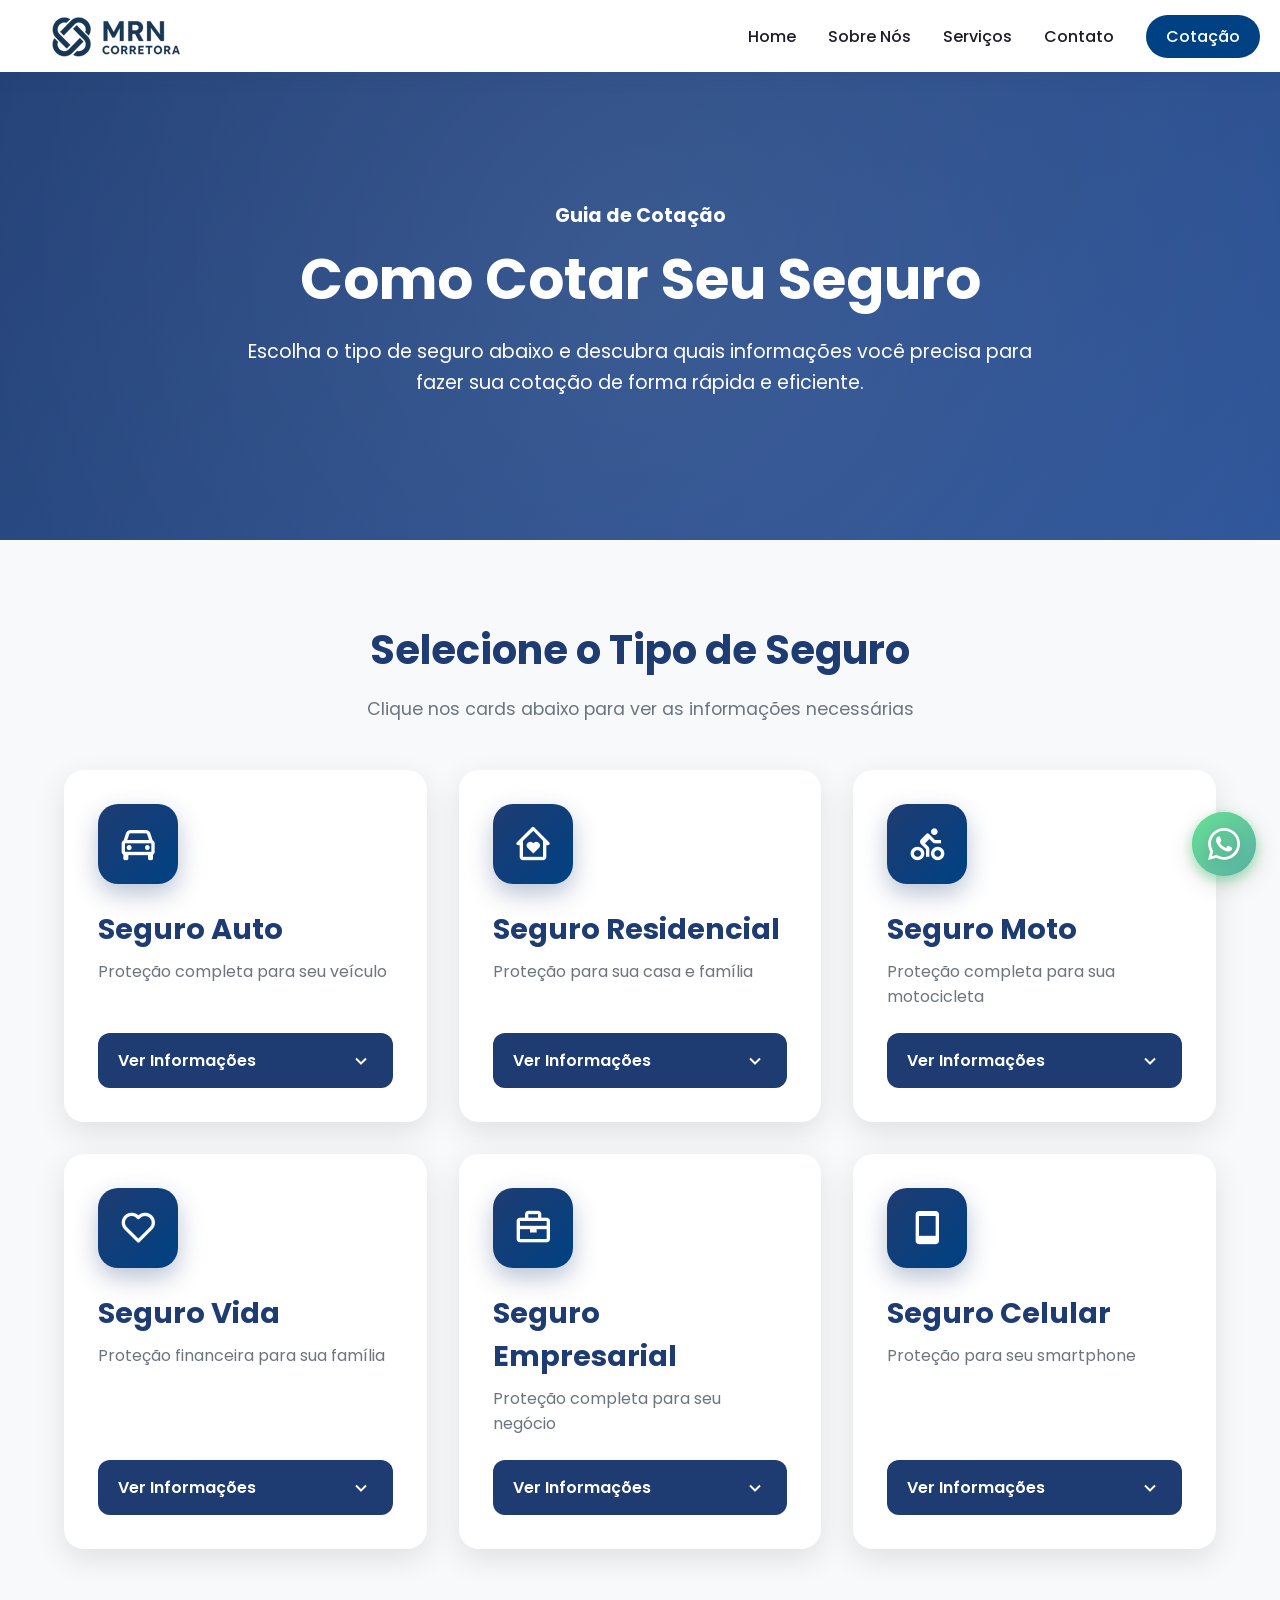
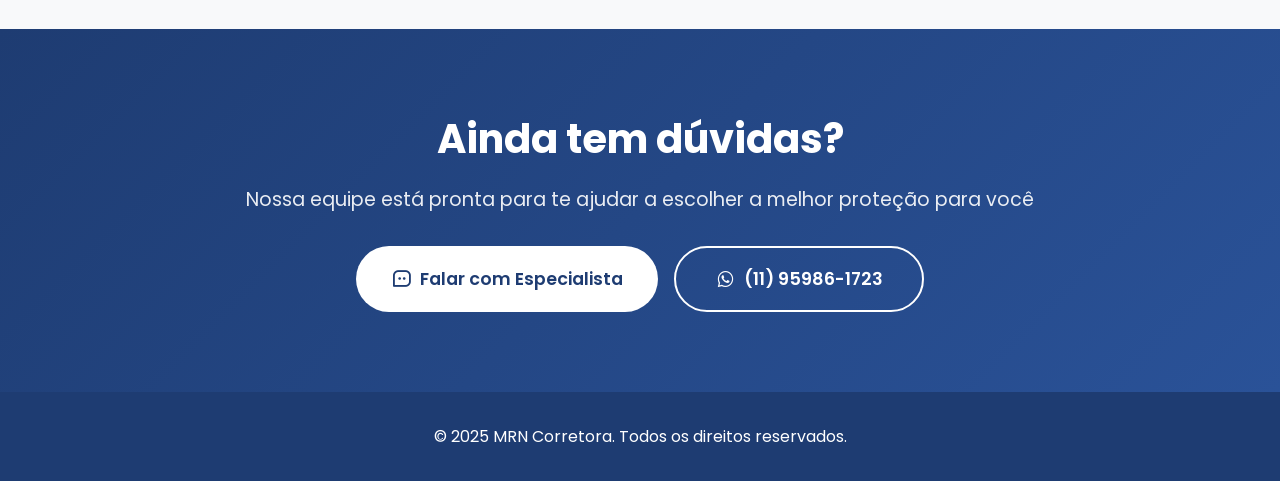
==== commit af42b555: "fix: whats number" ====
--- a/LandingPage-Responsiva/cotacao.html
+++ b/LandingPage-Responsiva/cotacao.html
@@ -1,6 +1,16 @@
 <!DOCTYPE html>
 <html lang="pt-br">
 <head>
+    <!-- Google tag (gtag.js) - Google Analytics -->
+    <script async src="https://www.googletagmanager.com/gtag/js?id=G-DMH3BK8872"></script>
+    <script>
+      window.dataLayer = window.dataLayer || [];
+      function gtag(){dataLayer.push(arguments);}
+      gtag('js', new Date());
+
+      gtag('config', 'G-DMH3BK8872');
+    </script>
+
     <meta charset="UTF-8">
     <meta http-equiv="X-UA-Compatible" content="IE=edge">
     <meta name="viewport" content="width=device-width, initial-scale=1.0">
@@ -117,7 +127,7 @@
                                     <i class='bx bx-message-square-dots'></i>
                                     Solicitar Cotação
                                 </a>
-                                <a href="https://wa.me/5511954234299?text=Olá!%20Gostaria%20de%20cotar%20um%20Seguro%20Auto" target="_blank" class="btn-whatsapp">
+                                <a href="https://wa.me/5511959861723?text=Olá!%20Gostaria%20de%20cotar%20um%20Seguro%20Auto" target="_blank" class="btn-whatsapp">
                                     <i class='bx bxl-whatsapp'></i>
                                     Cotar pelo WhatsApp
                                 </a>
@@ -197,7 +207,7 @@
                                     <i class='bx bx-message-square-dots'></i>
                                     Solicitar Cotação
                                 </a>
-                                <a href="https://wa.me/5511954234299?text=Olá!%20Gostaria%20de%20cotar%20um%20Seguro%20Residencial" target="_blank" class="btn-whatsapp">
+                                <a href="https://wa.me/5511959861723?text=Olá!%20Gostaria%20de%20cotar%20um%20Seguro%20Residencial" target="_blank" class="btn-whatsapp">
                                     <i class='bx bxl-whatsapp'></i>
                                     Cotar pelo WhatsApp
                                 </a>
@@ -276,7 +286,7 @@
                                     <i class='bx bx-message-square-dots'></i>
                                     Solicitar Cotação
                                 </a>
-                                <a href="https://wa.me/5511954234299?text=Olá!%20Gostaria%20de%20cotar%20um%20Seguro%20Moto" target="_blank" class="btn-whatsapp">
+                                <a href="https://wa.me/5511959861723?text=Olá!%20Gostaria%20de%20cotar%20um%20Seguro%20Moto" target="_blank" class="btn-whatsapp">
                                     <i class='bx bxl-whatsapp'></i>
                                     Cotar pelo WhatsApp
                                 </a>
@@ -390,7 +400,7 @@
                                     <i class='bx bx-message-square-dots'></i>
                                     Solicitar Cotação
                                 </a>
-                                <a href="https://wa.me/5511954234299?text=Olá!%20Gostaria%20de%20cotar%20um%20Seguro%20de%20Vida" target="_blank" class="btn-whatsapp">
+                                <a href="https://wa.me/5511959861723?text=Olá!%20Gostaria%20de%20cotar%20um%20Seguro%20de%20Vida" target="_blank" class="btn-whatsapp">
                                     <i class='bx bxl-whatsapp'></i>
                                     Cotar pelo WhatsApp
                                 </a>
@@ -545,7 +555,7 @@
                                     <i class='bx bx-message-square-dots'></i>
                                     Solicitar Cotação
                                 </a>
-                                <a href="https://wa.me/5511954234299?text=Olá!%20Gostaria%20de%20cotar%20um%20Seguro%20Empresarial" target="_blank" class="btn-whatsapp">
+                                <a href="https://wa.me/5511959861723?text=Olá!%20Gostaria%20de%20cotar%20um%20Seguro%20Empresarial" target="_blank" class="btn-whatsapp">
                                     <i class='bx bxl-whatsapp'></i>
                                     Cotar pelo WhatsApp
                                 </a>
@@ -631,7 +641,7 @@
                                     <i class='bx bx-message-square-dots'></i>
                                     Solicitar Cotação
                                 </a>
-                                <a href="https://wa.me/5511954234299?text=Olá!%20Gostaria%20de%20cotar%20um%20Seguro%20Celular" target="_blank" class="btn-whatsapp">
+                                <a href="https://wa.me/5511959861723?text=Olá!%20Gostaria%20de%20cotar%20um%20Seguro%20Celular" target="_blank" class="btn-whatsapp">
                                     <i class='bx bxl-whatsapp'></i>
                                     Cotar pelo WhatsApp
                                 </a>
@@ -652,9 +662,9 @@
                         <i class='bx bx-message-square-dots'></i>
                         Falar com Especialista
                     </a>
-                    <a href="tel:+5511954234299" class="cta-btn secondary">
-                        <i class='bx bx-phone-call'></i>
-                        (11) 95423-4299
+                    <a href="https://wa.me/5511959861723?text=Olá!%20Gostaria%20de%20fazer%20uma%20cotação" target="_blank" class="cta-btn secondary">
+                        <i class='bx bxl-whatsapp'></i>
+                        (11) 95986-1723
                     </a>
                 </div>
             </div>
@@ -703,7 +713,7 @@
             </div>
 
             <div class="wa-footer">
-                <a class="wa-cta" id="waCta" href="#" target="_blank" rel="noopener">
+                <a class="wa-cta" id="waCta" href="https://wa.me/5511959861723?text=Oi%2C%20precisa%20de%20ajuda%3F" target="_blank" rel="noopener">
                     <svg viewBox="0 0 24 24" fill="none" xmlns="http://www.w3.org/2000/svg">
                         <path d="M17.472 14.382c-.297-.149-1.758-.867-2.03-.967-.273-.099-.471-.148-.67.15-.197.297-.767.966-.94 1.164-.173.199-.347.223-.644.075-.297-.15-1.255-.463-2.39-1.475-.883-.788-1.48-1.761-1.653-2.059-.173-.297-.018-.458.13-.606.134-.133.298-.347.446-.52.149-.174.198-.298.298-.497.099-.198.05-.371-.025-.52-.075-.149-.669-1.612-.916-2.207-.242-.579-.487-.5-.669-.51-.173-.008-.371-.01-.57-.01-.198 0-.52.074-.792.372-.272.297-1.04 1.016-1.04 2.479 0 1.462 1.065 2.875 1.213 3.074.149.198 2.096 3.2 5.077 4.487.709.306 1.262.489 1.694.625.712.227 1.36.195 1.871.118.571-.085 1.758-.719 2.006-1.413.248-.694.248-1.289.173-1.413-.074-.124-.272-.198-.57-.347z" fill="currentColor"/>
                         <path d="M20.52 3.449C18.24 1.245 15.24 0 12.045 0 5.463 0 .104 5.334.101 11.893c0 2.096.549 4.14 1.595 5.945L0 24l6.335-1.652a12.062 12.062 0 005.713 1.447h.005c6.585 0 11.946-5.336 11.949-11.896 0-3.176-1.24-6.165-3.495-8.411l.013-.029zm-8.475 18.299c-1.776 0-3.517-.479-5.032-1.378l-.36-.214-3.738.977 1.001-3.645-.235-.374a9.869 9.869 0 01-1.518-5.259c.002-5.45 4.436-9.884 9.888-9.884 2.64 0 5.122 1.03 6.988 2.898a9.825 9.825 0 012.892 6.993c-.002 5.451-4.436 9.886-9.886 9.886z" fill="currentColor"/>
